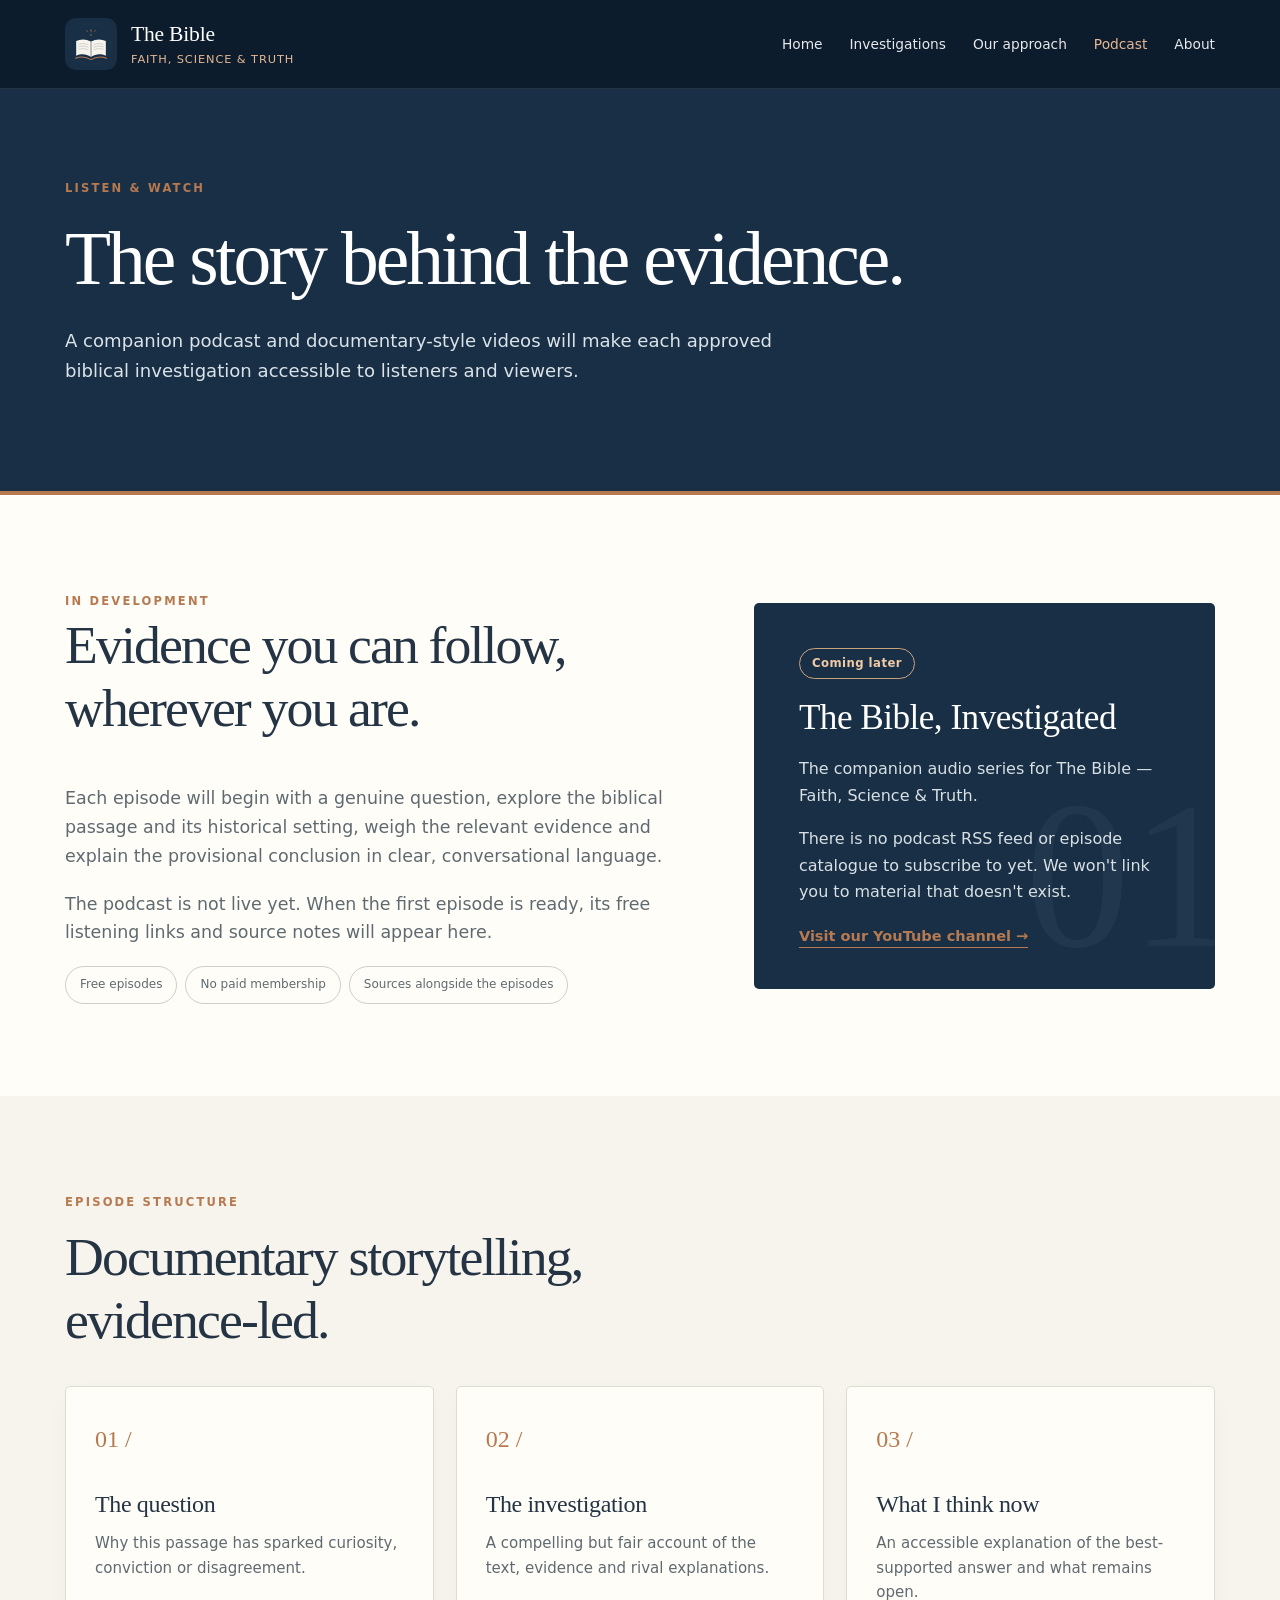
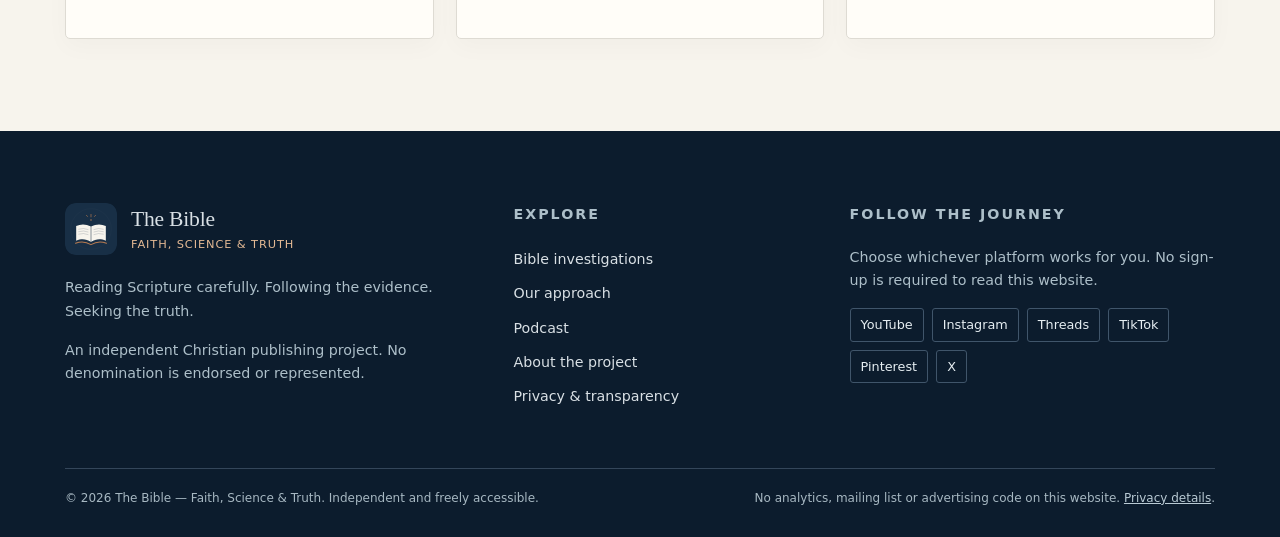
==== podcast.html @ d597f177 "Add The Bible — Faith, Science & Truth website" ====
<!doctype html><html lang="en-GB"><head><meta charset="utf-8"><meta name="viewport" content="width=device-width, initial-scale=1"><meta name="description" content="The future free podcast and documentary-style video investigations from The Bible — Faith, Science & Truth."><meta name="theme-color" content="#182f46"><meta name="referrer" content="strict-origin-when-cross-origin"><title>Podcast & video | The Bible — Faith, Science &amp; Truth</title><link rel="icon" type="image/svg+xml" href="favicon.svg"><link rel="stylesheet" href="styles.css"><meta property="og:type" content="website"><meta property="og:site_name" content="The Bible — Faith, Science &amp; Truth"><meta property="og:title" content="Podcast & video | The Bible — Faith, Science &amp; Truth"><meta property="og:description" content="The future free podcast and documentary-style video investigations from The Bible — Faith, Science & Truth."><meta property="og:image" content="https://thebiblefst.github.io/assets/social-preview.jpg"><meta property="og:url" content="https://thebiblefst.github.io/podcast.html"><meta name="twitter:card" content="summary_large_image"></head><body><a class="skip-link" href="#main">Skip to content</a><header class="site-header"><div class="container header-row"><a class="brand" href="index.html" aria-label="The Bible — Faith, Science & Truth, home"><img src="assets/mark.svg" alt="" width="52" height="52"><span><strong>The Bible</strong><em>Faith, Science &amp; Truth</em></span></a><nav class="nav" aria-label="Main navigation"><a href="index.html" >Home</a><a href="investigations.html" >Investigations</a><a href="approach.html" >Our approach</a><a href="podcast.html" aria-current="page">Podcast</a><a href="about.html" >About</a></nav><details class="mobile-menu"><summary>Menu</summary><nav class="mobile-links" aria-label="Mobile navigation"><a href="index.html" >Home</a><a href="investigations.html" >Investigations</a><a href="approach.html" >Our approach</a><a href="podcast.html" aria-current="page">Podcast</a><a href="about.html" >About</a></nav></details></div></header><main id="main"><section class="page-hero"><div class="container"><span class="eyebrow">Listen & watch</span><h1>The story behind the evidence.</h1><p>A companion podcast and documentary-style videos will make each approved biblical investigation accessible to listeners and viewers.</p></div></section><section class="section"><div class="container two-col"><div><span class="eyebrow">In development</span><h2>Evidence you can follow, wherever you are.</h2><p class="intro-copy">Each episode will begin with a genuine question, explore the biblical passage and its historical setting, weigh the relevant evidence and explain the provisional conclusion in clear, conversational language.</p><p class="intro-copy">The podcast is not live yet. When the first episode is ready, its free listening links and source notes will appear here.</p><div class="pill-row"><span class="pill">Free episodes</span><span class="pill">No paid membership</span><span class="pill">Sources alongside the episodes</span></div></div><div class="feature-panel"><span class="status">Coming later</span><h3>The Bible, Investigated</h3><p>The companion audio series for The Bible — Faith, Science &amp; Truth.</p><p>There is no podcast RSS feed or episode catalogue to subscribe to yet. We won't link you to material that doesn't exist.</p><a class="text-link" href="https://www.youtube.com/@thebiblefst">Visit our YouTube channel →</a></div></div></section><section class="section section-tinted"><div class="container"><div class="section-top"><div><span class="eyebrow">Episode structure</span><h2>Documentary storytelling, evidence-led.</h2></div></div><div class="three-col"><article class="card"><span class="number">01 /</span><h3>The question</h3><p>Why this passage has sparked curiosity, conviction or disagreement.</p></article><article class="card"><span class="number">02 /</span><h3>The investigation</h3><p>A compelling but fair account of the text, evidence and rival explanations.</p></article><article class="card"><span class="number">03 /</span><h3>What I think now</h3><p>An accessible explanation of the best-supported answer and what remains open.</p></article></div></div></section></main><footer class="site-footer"><div class="container"><div class="footer-main"><div><a class="brand" href="index.html"><img src="assets/mark.svg" alt="" width="52" height="52"><span><strong>The Bible</strong><em>Faith, Science &amp; Truth</em></span></a><p>Reading Scripture carefully. Following the evidence. Seeking the truth.</p><p>An independent Christian publishing project. No denomination is endorsed or represented.</p></div><div><p class="footer-title">Explore</p><ul class="footer-links"><li><a href="investigations.html">Bible investigations</a></li><li><a href="approach.html">Our approach</a></li><li><a href="podcast.html">Podcast</a></li><li><a href="about.html">About the project</a></li><li><a href="privacy.html">Privacy &amp; transparency</a></li></ul></div><div><p class="footer-title">Follow the journey</p><p>Choose whichever platform works for you. No sign-up is required to read this website.</p><div class="socials"><a href="https://www.youtube.com/@thebiblefst" rel="noopener noreferrer">YouTube</a><a href="https://www.instagram.com/thebiblefst/" rel="noopener noreferrer">Instagram</a><a href="https://www.threads.net/@thebiblefst" rel="noopener noreferrer">Threads</a><a href="https://www.tiktok.com/@thebiblefst" rel="noopener noreferrer">TikTok</a><a href="https://www.pinterest.com/thebiblefst/" rel="noopener noreferrer">Pinterest</a><a href="https://x.com/thebiblefst" rel="noopener noreferrer">X</a></div></div></div><div class="footer-bottom"><span>© 2026 The Bible — Faith, Science &amp; Truth. Independent and freely accessible.</span><span>No analytics, mailing list or advertising code on this website. <a href="privacy.html">Privacy details</a>.</span></div></div></footer></body></html>
---- styles.css ----
/* The Bible — Faith, Science & Truth · static, privacy-conscious site */
:root{--navy:#182f46;--deep:#0c1c2d;--navy2:#203d57;--copper:#b77a50;--copper-light:#e7b893;--ivory:#f7f4ed;--paper:#fffdf8;--sage:#60786e;--ink:#253444;--muted:#5f6a70;--line:#dedbd3;--shadow:0 20px 58px rgba(22,35,48,.11)}
*,*::before,*::after{box-sizing:border-box}html{scroll-behavior:smooth}body{margin:0;background:var(--paper);color:var(--ink);font-family:system-ui,-apple-system,'Segoe UI',Arial,sans-serif;line-height:1.65;font-size:16px;-webkit-font-smoothing:antialiased}a{color:inherit}a:hover{text-decoration-color:var(--copper)}img{max-width:100%;height:auto}h1,h2,h3,p{margin-top:0}h1,h2,h3{line-height:1.17}h1,h2,h3,.serif{font-family:Georgia,'Times New Roman',serif;font-weight:500}p{margin-bottom:1.1em}h1{font-size:clamp(2.7rem,5.9vw,5.2rem);letter-spacing:-.04em}h2{font-size:clamp(2.1rem,4.2vw,3.45rem);letter-spacing:-.035em}h3{font-size:1.5rem;letter-spacing:-.015em}small,.tiny{font-size:.82rem}.eyebrow{font-size:.72rem;letter-spacing:.19em;text-transform:uppercase;font-weight:800;color:var(--copper)}.muted{color:var(--muted)}.container{width:min(1150px,calc(100% - 42px));margin-inline:auto}.skip-link{position:absolute;top:-60px;left:12px;z-index:999;padding:10px 16px;background:#fff;color:var(--navy)}.skip-link:focus{top:12px}.site-header{position:relative;z-index:5;background:var(--deep);color:#fff;border-bottom:1px solid rgba(255,255,255,.1)}.header-row{min-height:88px;display:flex;justify-content:space-between;align-items:center;gap:28px}.brand{display:flex;align-items:center;gap:14px;text-decoration:none}.brand img{width:52px;height:52px;border-radius:11px}.brand span{display:flex;flex-direction:column;line-height:1.17}.brand strong{font-family:Georgia,'Times New Roman',serif;font-size:1.35rem;font-weight:500;letter-spacing:-.01em}.brand em{font-size:.71rem;font-style:normal;letter-spacing:.08em;color:#e4b994;text-transform:uppercase;margin-top:6px}.nav{display:flex;align-items:center;gap:27px}.nav a{text-decoration:none;font-size:.86rem;color:#e7e9eb;transition:color .2s}.nav a:hover,.nav a[aria-current=page]{color:#e7b893}.mobile-menu{display:none}.mobile-menu summary{cursor:pointer;padding:8px 12px;border:1px solid #455669;border-radius:7px;list-style:none}.mobile-menu summary::-webkit-details-marker{display:none}.mobile-menu .mobile-links{position:absolute;top:100%;left:0;right:0;background:var(--deep);display:grid;gap:0;border-top:1px solid #354859;padding:10px 22px 18px}.mobile-links a{padding:12px 6px;text-decoration:none;border-bottom:1px solid rgba(255,255,255,.1)}.announcement{background:#263e53;color:#e7dbc9;padding:10px 0;text-align:center;font-size:.77rem;letter-spacing:.06em}
.btn{display:inline-flex;align-items:center;justify-content:center;gap:10px;border-radius:4px;min-height:52px;padding:13px 24px;font-size:.86rem;font-weight:700;letter-spacing:.015em;text-decoration:none;transition:transform .15s,background .2s,border .2s}.btn:hover{transform:translateY(-2px)}.btn-copper{background:var(--copper);color:#fff}.btn-copper:hover{background:#9c6440}.btn-outline{border:1px solid rgba(255,255,255,.68);color:#fff}.btn-outline:hover{background:rgba(255,255,255,.08)}.btn-outline-dark{border:1px solid #7b8b95;color:var(--navy)}.btn-outline-dark:hover{background:#f1ede6}.arrow{font-size:1.25rem}
.hero{position:relative;overflow:hidden;background:#142b42;color:#fff;min-height:620px}.hero::before{content:"";position:absolute;inset:0;background-image:linear-gradient(90deg,rgba(13,29,47,.97) 0%,rgba(13,29,47,.90) 32%,rgba(13,29,47,.52) 60%,rgba(13,29,47,.18) 100%),url('assets/documentary-study.webp');background-size:cover;background-position:center 46%}.hero::after{content:"";position:absolute;bottom:0;left:0;right:0;height:5px;background:var(--copper)}.hero .container{position:relative;padding:96px 0 106px}.hero .eyebrow{color:#e7b893}.hero h1{max-width:730px;margin:22px 0 23px}.hero .hero-lead{max-width:615px;font-size:clamp(1.04rem,1.5vw,1.18rem);line-height:1.75;color:#e5e9ed}.hero-ctas{display:flex;flex-wrap:wrap;gap:13px;margin-top:33px}.hero-bottom{margin-top:51px;max-width:630px;display:flex;align-items:center;gap:15px;color:#d3d5d5;font-size:.84rem}.fine-line{width:46px;height:1px;background:var(--copper);flex-shrink:0}
.section{padding:92px 0}.section-tinted{background:var(--ivory)}.section-dark{background:var(--navy);color:#fff}.section-top{display:flex;justify-content:space-between;align-items:end;gap:30px;margin-bottom:34px}.section-top h2{max-width:700px;margin:12px 0 0}.section-top p{max-width:350px;margin:0}.intro-copy{max-width:730px;font-size:1.09rem;color:var(--muted)}.intro-copy.on-dark{color:#e6e9e8}.two-col{display:grid;grid-template-columns:1.15fr .85fr;gap:65px;align-items:center}.three-col{display:grid;grid-template-columns:repeat(3,1fr);gap:22px}.card{background:var(--paper);border:1px solid var(--line);padding:33px 29px;border-radius:5px;min-height:200px;box-shadow:0 8px 25px rgba(15,32,47,.028)}.card .number{font-family:Georgia,serif;color:var(--copper);font-size:1.5rem;margin-bottom:30px;display:block}.card h3{margin-bottom:13px}.card p{color:var(--muted);font-size:.94rem;margin:0}.card p:last-child{margin-bottom:0}.feature-photo{width:100%;aspect-ratio:1.15;object-fit:cover;object-position:70% center;border-radius:5px;box-shadow:var(--shadow)}.divider{width:52px;height:2px;background:var(--copper);margin:25px 0}.quote{font-family:Georgia,serif;font-size:clamp(1.35rem,2.5vw,2.05rem);font-weight:normal;line-height:1.45}.feature-panel{background:var(--navy);color:#fff;border-radius:5px;padding:45px 45px 39px;position:relative;overflow:hidden}.feature-panel::after{content:"01";font-family:Georgia,serif;position:absolute;right:-20px;bottom:-60px;font-size:210px;color:rgba(255,255,255,.042);pointer-events:none}.feature-panel .eyebrow{color:var(--copper-light)}.feature-panel h3{font-size:2.2rem;margin:18px 0}.feature-panel p{color:#d8e0e4;max-width:550px}.status{display:inline-block;border:1px solid #d3c5b7;border-radius:100px;color:#80583c;padding:5px 12px;font-size:.73rem;font-weight:700;letter-spacing:.04em}.feature-panel .status{border-color:#caa27e;color:#f0c9a5}.text-link{color:var(--copper);text-decoration:none;border-bottom:1px solid currentColor;padding-bottom:3px;font-weight:700;font-size:.91rem}.text-link:hover{color:#9f6241}.section-dark .text-link{color:#f0c49f}.journey-list{counter-reset:step;list-style:none;margin:20px 0 0;padding:0}.journey-list li{counter-increment:step;padding:21px 0 22px 55px;position:relative;border-bottom:1px solid var(--line)}.journey-list li::before{content:counter(step,decimal-leading-zero);position:absolute;left:0;top:21px;color:var(--copper);font-family:Georgia,serif;font-size:1.25rem}.journey-list strong{display:block;color:var(--navy);font-size:1rem}.journey-list span{color:var(--muted);font-size:.92rem}.pill-row{display:flex;gap:8px;flex-wrap:wrap}.pill{border:1px solid #d3cec3;border-radius:100px;padding:8px 14px;font-size:.75rem;color:var(--muted);background:#fffdf8}.cta-strip{padding:64px 0;background:var(--sage);color:#fff}.cta-inner{display:flex;justify-content:space-between;gap:35px;align-items:center}.cta-inner h2{font-size:2.5rem;margin:0 0 12px}.cta-inner p{margin:0;max-width:640px}.light-btn{background:#fffdf8;color:var(--navy);white-space:nowrap}.light-btn:hover{background:#f2e8db}.page-hero{background:var(--navy);color:#fff;padding:85px 0 90px;position:relative;overflow:hidden}.page-hero::after{content:"";position:absolute;bottom:0;left:0;right:0;height:4px;background:var(--copper)}.page-hero h1{margin:15px 0 22px;max-width:900px}.page-hero p{font-size:1.13rem;max-width:750px;color:#dbe2e8}.reading-width{max-width:780px}.reading-width h2{margin-top:46px;margin-bottom:18px;font-size:2rem}.reading-width h3{margin-top:31px;margin-bottom:13px;font-size:1.45rem}.reading-width p,.reading-width li{color:#44525d}.reading-width a{color:#8b5839}.reading-width li{padding-left:8px;margin:6px 0}.notice{border-left:4px solid var(--copper);background:var(--ivory);padding:24px 26px;margin:32px 0}.notice p:last-child{margin-bottom:0}.topic-card{display:flex;flex-direction:column;justify-content:space-between;min-height:260px}.topic-card .topic-top{margin-bottom:35px}.topic-card .number{margin:0 0 22px}.topic-card .eyebrow{font-size:.65rem}.topic-card a{margin-top:25px}.site-footer{background:var(--deep);color:#d9e0e5;padding:72px 0 28px}.footer-main{display:grid;grid-template-columns:1.4fr 1fr 1.3fr;gap:55px;padding-bottom:50px}.site-footer .brand{margin-bottom:21px}.footer-main p{color:#adbfc9;max-width:380px;font-size:.89rem}.footer-title{text-transform:uppercase;letter-spacing:.14em;color:#e9c09b;font-size:.72rem;font-weight:800;margin:0 0 19px}.footer-links{list-style:none;margin:0;padding:0}.footer-links li{margin:8px 0}.footer-links a{text-decoration:none;color:#d9e0e5;font-size:.89rem}.footer-links a:hover{color:var(--copper-light)}.footer-bottom{border-top:1px solid #34465a;padding-top:20px;display:flex;justify-content:space-between;gap:15px;color:#a7b8c2;font-size:.75rem}.footer-bottom a{color:#b9cad4}.socials{display:flex;flex-wrap:wrap;gap:8px}.socials a{font-size:.8rem;color:#e6eef2;text-decoration:none;padding:5px 10px;border:1px solid #40556a;border-radius:3px}.socials a:hover{border-color:var(--copper);color:var(--copper-light)}:focus-visible{outline:3px solid #e2aa68;outline-offset:3px}@media(max-width:920px){.nav{gap:15px}.nav a{font-size:.8rem}.two-col{gap:35px}.three-col{gap:14px}.card{padding:27px 23px}.footer-main{gap:24px}}@media(max-width:720px){.container{width:min(100% - 34px,1150px)}.header-row{min-height:74px}.brand img{width:44px;height:44px}.brand strong{font-size:1.15rem}.brand em{font-size:.62rem}.nav{display:none}.mobile-menu{display:block}.hero{min-height:570px}.hero::before{background-image:linear-gradient(90deg,rgba(13,29,47,.97) 0%,rgba(13,29,47,.82) 65%,rgba(13,29,47,.48) 100%),url('assets/documentary-study.webp');background-position:67% center}.hero .container{padding:78px 0 72px}.hero-bottom{margin-top:35px}.section{padding:67px 0}.section-top{display:block}.section-top p{margin-top:17px}.two-col,.three-col{grid-template-columns:1fr}.feature-photo{aspect-ratio:1.6}.feature-panel{padding:32px 25px}.feature-panel h3{font-size:1.8rem}.cta-inner,.footer-bottom{display:block}.cta-inner .btn{margin-top:22px}.footer-main{grid-template-columns:1fr 1fr;gap:32px}.footer-main>div:first-child{grid-column:1/-1}.page-hero{padding:65px 0}.site-footer{padding-top:56px}.footer-bottom span{display:block;margin-top:8px}.mobile-menu .mobile-links{box-shadow:0 14px 24px rgba(0,0,0,.16)}}@media(max-width:450px){.brand strong{font-size:1rem}.brand em{font-size:.56rem}.brand{gap:9px}.brand img{width:39px;height:39px}.hero-ctas{display:grid}.btn{width:100%}.page-hero h1{overflow-wrap:anywhere}.footer-main{grid-template-columns:1fr}.footer-main>div:first-child{grid-column:auto}.section-top h2{font-size:2.2rem}}@media(prefers-reduced-motion:reduce){html{scroll-behavior:auto}*,*::before,*::after{transition:none!important;animation:none!important}}
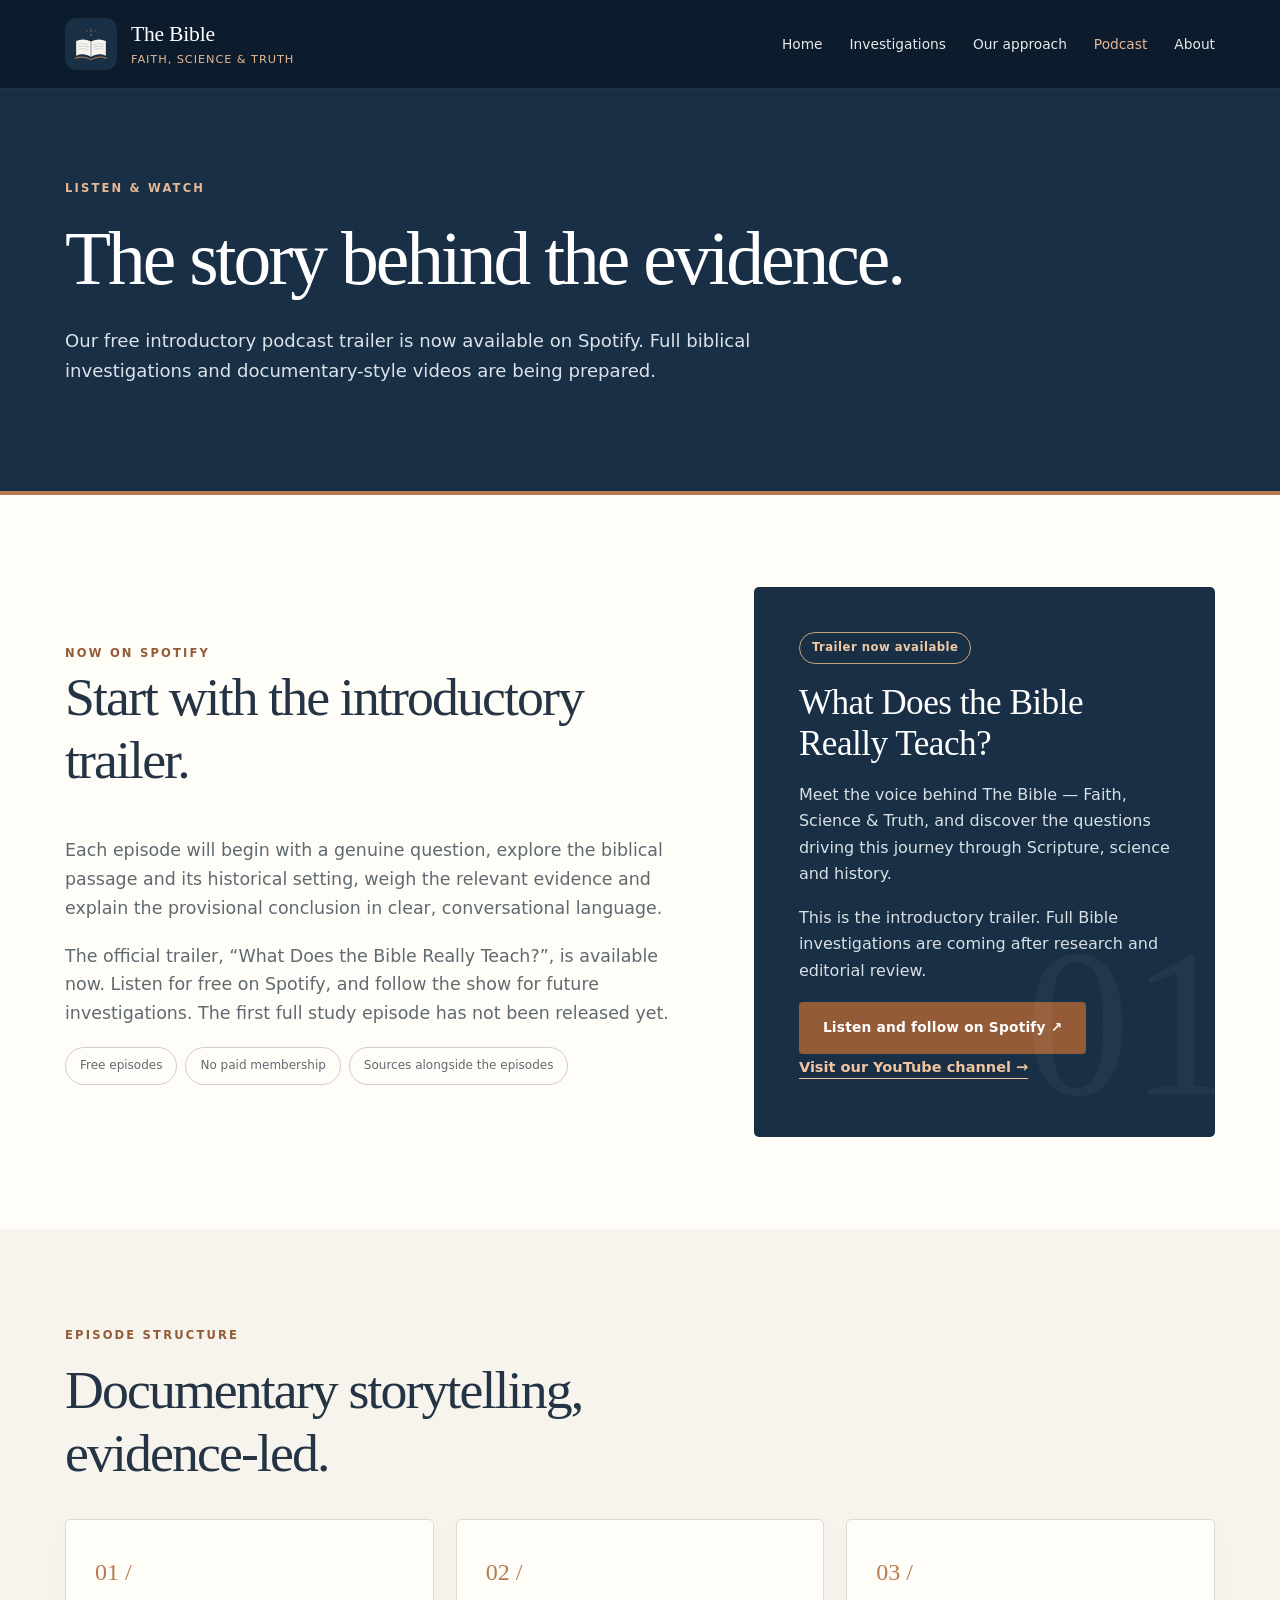
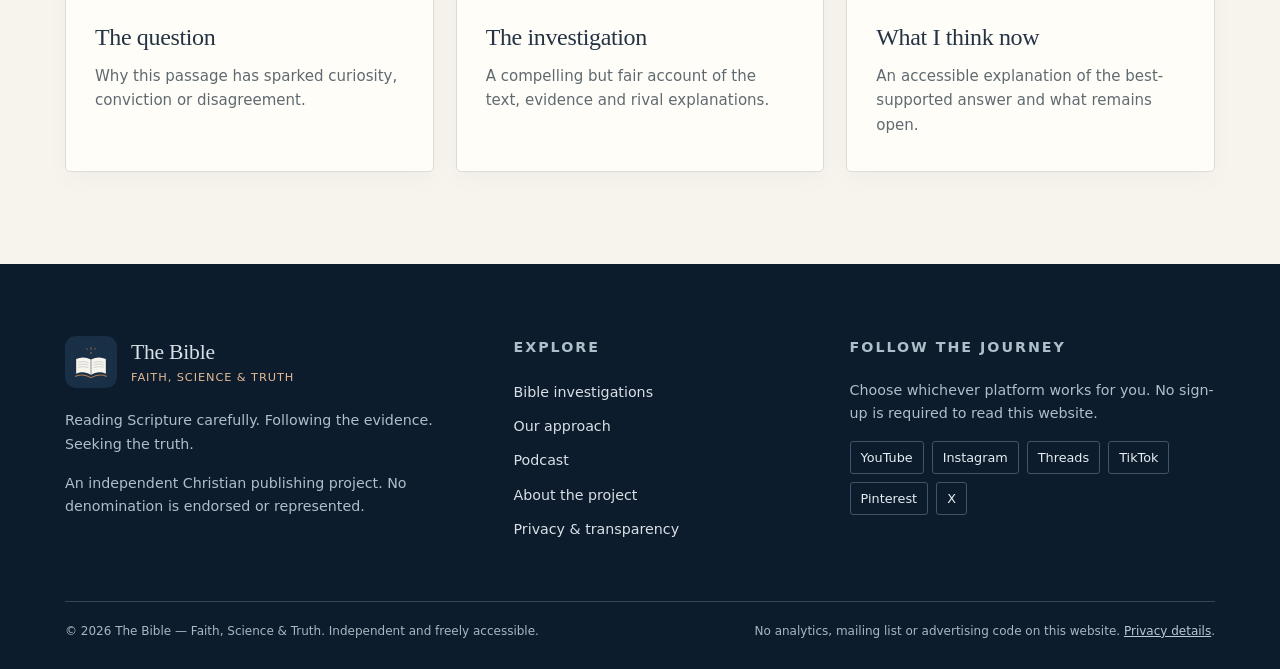
==== commit 28e33189: "Add live Spotify podcast trailer links" ====
--- a/podcast.html
+++ b/podcast.html
@@ -1 +1 @@
-<!doctype html><html lang="en-GB"><head><meta charset="utf-8"><meta name="viewport" content="width=device-width, initial-scale=1"><meta name="description" content="The future free podcast and documentary-style video investigations from The Bible — Faith, Science & Truth."><meta name="theme-color" content="#182f46"><meta name="referrer" content="strict-origin-when-cross-origin"><title>Podcast & video | The Bible — Faith, Science &amp; Truth</title><link rel="icon" type="image/svg+xml" href="favicon.svg"><link rel="stylesheet" href="styles.css"><meta property="og:type" content="website"><meta property="og:site_name" content="The Bible — Faith, Science &amp; Truth"><meta property="og:title" content="Podcast & video | The Bible — Faith, Science &amp; Truth"><meta property="og:description" content="The future free podcast and documentary-style video investigations from The Bible — Faith, Science & Truth."><meta property="og:image" content="https://thebiblefst.github.io/assets/social-preview.jpg"><meta property="og:url" content="https://thebiblefst.github.io/podcast.html"><meta name="twitter:card" content="summary_large_image"></head><body><a class="skip-link" href="#main">Skip to content</a><header class="site-header"><div class="container header-row"><a class="brand" href="index.html" aria-label="The Bible — Faith, Science & Truth, home"><img src="assets/mark.svg" alt="" width="52" height="52"><span><strong>The Bible</strong><em>Faith, Science &amp; Truth</em></span></a><nav class="nav" aria-label="Main navigation"><a href="index.html" >Home</a><a href="investigations.html" >Investigations</a><a href="approach.html" >Our approach</a><a href="podcast.html" aria-current="page">Podcast</a><a href="about.html" >About</a></nav><details class="mobile-menu"><summary>Menu</summary><nav class="mobile-links" aria-label="Mobile navigation"><a href="index.html" >Home</a><a href="investigations.html" >Investigations</a><a href="approach.html" >Our approach</a><a href="podcast.html" aria-current="page">Podcast</a><a href="about.html" >About</a></nav></details></div></header><main id="main"><section class="page-hero"><div class="container"><span class="eyebrow">Listen & watch</span><h1>The story behind the evidence.</h1><p>A companion podcast and documentary-style videos will make each approved biblical investigation accessible to listeners and viewers.</p></div></section><section class="section"><div class="container two-col"><div><span class="eyebrow">In development</span><h2>Evidence you can follow, wherever you are.</h2><p class="intro-copy">Each episode will begin with a genuine question, explore the biblical passage and its historical setting, weigh the relevant evidence and explain the provisional conclusion in clear, conversational language.</p><p class="intro-copy">The podcast is not live yet. When the first episode is ready, its free listening links and source notes will appear here.</p><div class="pill-row"><span class="pill">Free episodes</span><span class="pill">No paid membership</span><span class="pill">Sources alongside the episodes</span></div></div><div class="feature-panel"><span class="status">Coming later</span><h3>The Bible, Investigated</h3><p>The companion audio series for The Bible — Faith, Science &amp; Truth.</p><p>There is no podcast RSS feed or episode catalogue to subscribe to yet. We won't link you to material that doesn't exist.</p><a class="text-link" href="https://www.youtube.com/@thebiblefst">Visit our YouTube channel →</a></div></div></section><section class="section section-tinted"><div class="container"><div class="section-top"><div><span class="eyebrow">Episode structure</span><h2>Documentary storytelling, evidence-led.</h2></div></div><div class="three-col"><article class="card"><span class="number">01 /</span><h3>The question</h3><p>Why this passage has sparked curiosity, conviction or disagreement.</p></article><article class="card"><span class="number">02 /</span><h3>The investigation</h3><p>A compelling but fair account of the text, evidence and rival explanations.</p></article><article class="card"><span class="number">03 /</span><h3>What I think now</h3><p>An accessible explanation of the best-supported answer and what remains open.</p></article></div></div></section></main><footer class="site-footer"><div class="container"><div class="footer-main"><div><a class="brand" href="index.html"><img src="assets/mark.svg" alt="" width="52" height="52"><span><strong>The Bible</strong><em>Faith, Science &amp; Truth</em></span></a><p>Reading Scripture carefully. Following the evidence. Seeking the truth.</p><p>An independent Christian publishing project. No denomination is endorsed or represented.</p></div><div><p class="footer-title">Explore</p><ul class="footer-links"><li><a href="investigations.html">Bible investigations</a></li><li><a href="approach.html">Our approach</a></li><li><a href="podcast.html">Podcast</a></li><li><a href="about.html">About the project</a></li><li><a href="privacy.html">Privacy &amp; transparency</a></li></ul></div><div><p class="footer-title">Follow the journey</p><p>Choose whichever platform works for you. No sign-up is required to read this website.</p><div class="socials"><a href="https://www.youtube.com/@thebiblefst" rel="noopener noreferrer">YouTube</a><a href="https://www.instagram.com/thebiblefst/" rel="noopener noreferrer">Instagram</a><a href="https://www.threads.net/@thebiblefst" rel="noopener noreferrer">Threads</a><a href="https://www.tiktok.com/@thebiblefst" rel="noopener noreferrer">TikTok</a><a href="https://www.pinterest.com/thebiblefst/" rel="noopener noreferrer">Pinterest</a><a href="https://x.com/thebiblefst" rel="noopener noreferrer">X</a></div></div></div><div class="footer-bottom"><span>© 2026 The Bible — Faith, Science &amp; Truth. Independent and freely accessible.</span><span>No analytics, mailing list or advertising code on this website. <a href="privacy.html">Privacy details</a>.</span></div></div></footer></body></html>+<!doctype html><html lang="en-GB"><head><meta charset="utf-8"><meta name="viewport" content="width=device-width, initial-scale=1"><meta name="description" content="Listen to the free introductory trailer for The Bible — Faith, Science & Truth on Spotify. Full Bible investigations are in preparation."><meta name="theme-color" content="#182f46"><meta name="referrer" content="strict-origin-when-cross-origin"><title>Podcast & video | The Bible — Faith, Science &amp; Truth</title><link rel="icon" type="image/svg+xml" href="favicon.svg"><link rel="stylesheet" href="styles.css"><meta property="og:type" content="website"><meta property="og:site_name" content="The Bible — Faith, Science &amp; Truth"><meta property="og:title" content="Podcast & video | The Bible — Faith, Science &amp; Truth"><meta property="og:description" content="Listen to the free introductory trailer for The Bible — Faith, Science & Truth on Spotify. Full Bible investigations are in preparation."><meta property="og:image" content="https://thebiblefst.github.io/assets/social-preview.jpg"><meta property="og:url" content="https://thebiblefst.github.io/podcast.html"><meta name="twitter:card" content="summary_large_image"></head><body><a class="skip-link" href="#main">Skip to content</a><header class="site-header"><div class="container header-row"><a class="brand" href="index.html" aria-label="The Bible — Faith, Science & Truth, home"><img src="assets/mark.svg" alt="" width="52" height="52"><span><strong>The Bible</strong><em>Faith, Science &amp; Truth</em></span></a><nav class="nav" aria-label="Main navigation"><a href="index.html" >Home</a><a href="investigations.html" >Investigations</a><a href="approach.html" >Our approach</a><a href="podcast.html" aria-current="page">Podcast</a><a href="about.html" >About</a></nav><details class="mobile-menu"><summary>Menu</summary><nav class="mobile-links" aria-label="Mobile navigation"><a href="index.html" >Home</a><a href="investigations.html" >Investigations</a><a href="approach.html" >Our approach</a><a href="podcast.html" aria-current="page">Podcast</a><a href="about.html" >About</a></nav></details></div></header><main id="main"><section class="page-hero"><div class="container"><span class="eyebrow">Listen & watch</span><h1>The story behind the evidence.</h1><p>Our free introductory podcast trailer is now available on Spotify. Full biblical investigations and documentary-style videos are being prepared.</p></div></section><section class="section"><div class="container two-col"><div><span class="eyebrow">Now on Spotify</span><h2>Start with the introductory trailer.</h2><p class="intro-copy">Each episode will begin with a genuine question, explore the biblical passage and its historical setting, weigh the relevant evidence and explain the provisional conclusion in clear, conversational language.</p><p class="intro-copy">The official trailer, “What Does the Bible Really Teach?”, is available now. Listen for free on Spotify, and follow the show for future investigations. The first full study episode has not been released yet.</p><div class="pill-row"><span class="pill">Free episodes</span><span class="pill">No paid membership</span><span class="pill">Sources alongside the episodes</span></div></div><div class="feature-panel"><span class="status">Trailer now available</span><h3>What Does the Bible Really Teach?</h3><p>Meet the voice behind The Bible — Faith, Science &amp; Truth, and discover the questions driving this journey through Scripture, science and history.</p><p>This is the introductory trailer. Full Bible investigations are coming after research and editorial review.</p><a class="btn btn-copper" href="https://open.spotify.com/show/1394dHBqV71P1nfKR4zUUt" rel="noopener noreferrer">Listen and follow on Spotify ↗</a><p><a class="text-link" href="https://www.youtube.com/@thebiblefst" rel="noopener noreferrer">Visit our YouTube channel →</a></p></div></div></section><section class="section section-tinted"><div class="container"><div class="section-top"><div><span class="eyebrow">Episode structure</span><h2>Documentary storytelling, evidence-led.</h2></div></div><div class="three-col"><article class="card"><span class="number">01 /</span><h3>The question</h3><p>Why this passage has sparked curiosity, conviction or disagreement.</p></article><article class="card"><span class="number">02 /</span><h3>The investigation</h3><p>A compelling but fair account of the text, evidence and rival explanations.</p></article><article class="card"><span class="number">03 /</span><h3>What I think now</h3><p>An accessible explanation of the best-supported answer and what remains open.</p></article></div></div></section></main><footer class="site-footer"><div class="container"><div class="footer-main"><div><a class="brand" href="index.html"><img src="assets/mark.svg" alt="" width="52" height="52"><span><strong>The Bible</strong><em>Faith, Science &amp; Truth</em></span></a><p>Reading Scripture carefully. Following the evidence. Seeking the truth.</p><p>An independent Christian publishing project. No denomination is endorsed or represented.</p></div><div><p class="footer-title">Explore</p><ul class="footer-links"><li><a href="investigations.html">Bible investigations</a></li><li><a href="approach.html">Our approach</a></li><li><a href="podcast.html">Podcast</a></li><li><a href="about.html">About the project</a></li><li><a href="privacy.html">Privacy &amp; transparency</a></li></ul></div><div><p class="footer-title">Follow the journey</p><p>Choose whichever platform works for you. No sign-up is required to read this website.</p><div class="socials"><a href="https://www.youtube.com/@thebiblefst" rel="noopener noreferrer">YouTube</a><a href="https://www.instagram.com/thebiblefst/" rel="noopener noreferrer">Instagram</a><a href="https://www.threads.net/@thebiblefst" rel="noopener noreferrer">Threads</a><a href="https://www.tiktok.com/@thebiblefst" rel="noopener noreferrer">TikTok</a><a href="https://www.pinterest.com/thebiblefst/" rel="noopener noreferrer">Pinterest</a><a href="https://x.com/thebiblefst" rel="noopener noreferrer">X</a></div></div></div><div class="footer-bottom"><span>© 2026 The Bible — Faith, Science &amp; Truth. Independent and freely accessible.</span><span>No analytics, mailing list or advertising code on this website. <a href="privacy.html">Privacy details</a>.</span></div></div></footer></body></html>
--- a/styles.css
+++ b/styles.css
@@ -4,3 +4,12 @@
 .btn{display:inline-flex;align-items:center;justify-content:center;gap:10px;border-radius:4px;min-height:52px;padding:13px 24px;font-size:.86rem;font-weight:700;letter-spacing:.015em;text-decoration:none;transition:transform .15s,background .2s,border .2s}.btn:hover{transform:translateY(-2px)}.btn-copper{background:var(--copper);color:#fff}.btn-copper:hover{background:#9c6440}.btn-outline{border:1px solid rgba(255,255,255,.68);color:#fff}.btn-outline:hover{background:rgba(255,255,255,.08)}.btn-outline-dark{border:1px solid #7b8b95;color:var(--navy)}.btn-outline-dark:hover{background:#f1ede6}.arrow{font-size:1.25rem}
 .hero{position:relative;overflow:hidden;background:#142b42;color:#fff;min-height:620px}.hero::before{content:"";position:absolute;inset:0;background-image:linear-gradient(90deg,rgba(13,29,47,.97) 0%,rgba(13,29,47,.90) 32%,rgba(13,29,47,.52) 60%,rgba(13,29,47,.18) 100%),url('assets/documentary-study.webp');background-size:cover;background-position:center 46%}.hero::after{content:"";position:absolute;bottom:0;left:0;right:0;height:5px;background:var(--copper)}.hero .container{position:relative;padding:96px 0 106px}.hero .eyebrow{color:#e7b893}.hero h1{max-width:730px;margin:22px 0 23px}.hero .hero-lead{max-width:615px;font-size:clamp(1.04rem,1.5vw,1.18rem);line-height:1.75;color:#e5e9ed}.hero-ctas{display:flex;flex-wrap:wrap;gap:13px;margin-top:33px}.hero-bottom{margin-top:51px;max-width:630px;display:flex;align-items:center;gap:15px;color:#d3d5d5;font-size:.84rem}.fine-line{width:46px;height:1px;background:var(--copper);flex-shrink:0}
 .section{padding:92px 0}.section-tinted{background:var(--ivory)}.section-dark{background:var(--navy);color:#fff}.section-top{display:flex;justify-content:space-between;align-items:end;gap:30px;margin-bottom:34px}.section-top h2{max-width:700px;margin:12px 0 0}.section-top p{max-width:350px;margin:0}.intro-copy{max-width:730px;font-size:1.09rem;color:var(--muted)}.intro-copy.on-dark{color:#e6e9e8}.two-col{display:grid;grid-template-columns:1.15fr .85fr;gap:65px;align-items:center}.three-col{display:grid;grid-template-columns:repeat(3,1fr);gap:22px}.card{background:var(--paper);border:1px solid var(--line);padding:33px 29px;border-radius:5px;min-height:200px;box-shadow:0 8px 25px rgba(15,32,47,.028)}.card .number{font-family:Georgia,serif;color:var(--copper);font-size:1.5rem;margin-bottom:30px;display:block}.card h3{margin-bottom:13px}.card p{color:var(--muted);font-size:.94rem;margin:0}.card p:last-child{margin-bottom:0}.feature-photo{width:100%;aspect-ratio:1.15;object-fit:cover;object-position:70% center;border-radius:5px;box-shadow:var(--shadow)}.divider{width:52px;height:2px;background:var(--copper);margin:25px 0}.quote{font-family:Georgia,serif;font-size:clamp(1.35rem,2.5vw,2.05rem);font-weight:normal;line-height:1.45}.feature-panel{background:var(--navy);color:#fff;border-radius:5px;padding:45px 45px 39px;position:relative;overflow:hidden}.feature-panel::after{content:"01";font-family:Georgia,serif;position:absolute;right:-20px;bottom:-60px;font-size:210px;color:rgba(255,255,255,.042);pointer-events:none}.feature-panel .eyebrow{color:var(--copper-light)}.feature-panel h3{font-size:2.2rem;margin:18px 0}.feature-panel p{color:#d8e0e4;max-width:550px}.status{display:inline-block;border:1px solid #d3c5b7;border-radius:100px;color:#80583c;padding:5px 12px;font-size:.73rem;font-weight:700;letter-spacing:.04em}.feature-panel .status{border-color:#caa27e;color:#f0c9a5}.text-link{color:var(--copper);text-decoration:none;border-bottom:1px solid currentColor;padding-bottom:3px;font-weight:700;font-size:.91rem}.text-link:hover{color:#9f6241}.section-dark .text-link{color:#f0c49f}.journey-list{counter-reset:step;list-style:none;margin:20px 0 0;padding:0}.journey-list li{counter-increment:step;padding:21px 0 22px 55px;position:relative;border-bottom:1px solid var(--line)}.journey-list li::before{content:counter(step,decimal-leading-zero);position:absolute;left:0;top:21px;color:var(--copper);font-family:Georgia,serif;font-size:1.25rem}.journey-list strong{display:block;color:var(--navy);font-size:1rem}.journey-list span{color:var(--muted);font-size:.92rem}.pill-row{display:flex;gap:8px;flex-wrap:wrap}.pill{border:1px solid #d3cec3;border-radius:100px;padding:8px 14px;font-size:.75rem;color:var(--muted);background:#fffdf8}.cta-strip{padding:64px 0;background:var(--sage);color:#fff}.cta-inner{display:flex;justify-content:space-between;gap:35px;align-items:center}.cta-inner h2{font-size:2.5rem;margin:0 0 12px}.cta-inner p{margin:0;max-width:640px}.light-btn{background:#fffdf8;color:var(--navy);white-space:nowrap}.light-btn:hover{background:#f2e8db}.page-hero{background:var(--navy);color:#fff;padding:85px 0 90px;position:relative;overflow:hidden}.page-hero::after{content:"";position:absolute;bottom:0;left:0;right:0;height:4px;background:var(--copper)}.page-hero h1{margin:15px 0 22px;max-width:900px}.page-hero p{font-size:1.13rem;max-width:750px;color:#dbe2e8}.reading-width{max-width:780px}.reading-width h2{margin-top:46px;margin-bottom:18px;font-size:2rem}.reading-width h3{margin-top:31px;margin-bottom:13px;font-size:1.45rem}.reading-width p,.reading-width li{color:#44525d}.reading-width a{color:#8b5839}.reading-width li{padding-left:8px;margin:6px 0}.notice{border-left:4px solid var(--copper);background:var(--ivory);padding:24px 26px;margin:32px 0}.notice p:last-child{margin-bottom:0}.topic-card{display:flex;flex-direction:column;justify-content:space-between;min-height:260px}.topic-card .topic-top{margin-bottom:35px}.topic-card .number{margin:0 0 22px}.topic-card .eyebrow{font-size:.65rem}.topic-card a{margin-top:25px}.site-footer{background:var(--deep);color:#d9e0e5;padding:72px 0 28px}.footer-main{display:grid;grid-template-columns:1.4fr 1fr 1.3fr;gap:55px;padding-bottom:50px}.site-footer .brand{margin-bottom:21px}.footer-main p{color:#adbfc9;max-width:380px;font-size:.89rem}.footer-title{text-transform:uppercase;letter-spacing:.14em;color:#e9c09b;font-size:.72rem;font-weight:800;margin:0 0 19px}.footer-links{list-style:none;margin:0;padding:0}.footer-links li{margin:8px 0}.footer-links a{text-decoration:none;color:#d9e0e5;font-size:.89rem}.footer-links a:hover{color:var(--copper-light)}.footer-bottom{border-top:1px solid #34465a;padding-top:20px;display:flex;justify-content:space-between;gap:15px;color:#a7b8c2;font-size:.75rem}.footer-bottom a{color:#b9cad4}.socials{display:flex;flex-wrap:wrap;gap:8px}.socials a{font-size:.8rem;color:#e6eef2;text-decoration:none;padding:5px 10px;border:1px solid #40556a;border-radius:3px}.socials a:hover{border-color:var(--copper);color:var(--copper-light)}:focus-visible{outline:3px solid #e2aa68;outline-offset:3px}@media(max-width:920px){.nav{gap:15px}.nav a{font-size:.8rem}.two-col{gap:35px}.three-col{gap:14px}.card{padding:27px 23px}.footer-main{gap:24px}}@media(max-width:720px){.container{width:min(100% - 34px,1150px)}.header-row{min-height:74px}.brand img{width:44px;height:44px}.brand strong{font-size:1.15rem}.brand em{font-size:.62rem}.nav{display:none}.mobile-menu{display:block}.hero{min-height:570px}.hero::before{background-image:linear-gradient(90deg,rgba(13,29,47,.97) 0%,rgba(13,29,47,.82) 65%,rgba(13,29,47,.48) 100%),url('assets/documentary-study.webp');background-position:67% center}.hero .container{padding:78px 0 72px}.hero-bottom{margin-top:35px}.section{padding:67px 0}.section-top{display:block}.section-top p{margin-top:17px}.two-col,.three-col{grid-template-columns:1fr}.feature-photo{aspect-ratio:1.6}.feature-panel{padding:32px 25px}.feature-panel h3{font-size:1.8rem}.cta-inner,.footer-bottom{display:block}.cta-inner .btn{margin-top:22px}.footer-main{grid-template-columns:1fr 1fr;gap:32px}.footer-main>div:first-child{grid-column:1/-1}.page-hero{padding:65px 0}.site-footer{padding-top:56px}.footer-bottom span{display:block;margin-top:8px}.mobile-menu .mobile-links{box-shadow:0 14px 24px rgba(0,0,0,.16)}}@media(max-width:450px){.brand strong{font-size:1rem}.brand em{font-size:.56rem}.brand{gap:9px}.brand img{width:39px;height:39px}.hero-ctas{display:grid}.btn{width:100%}.page-hero h1{overflow-wrap:anywhere}.footer-main{grid-template-columns:1fr}.footer-main>div:first-child{grid-column:auto}.section-top h2{font-size:2.2rem}}@media(prefers-reduced-motion:reduce){html{scroll-behavior:auto}*,*::before,*::after{transition:none!important;animation:none!important}}
+
+
+/* v1.1: Improve readable copper-text contrast while retaining decorative copper. */
+:root { --copper-readable: #945b37; }
+.eyebrow, .text-link, .text-link:hover, .journey-list li::before { color: var(--copper-readable); }
+.btn-copper { background: var(--copper-readable); }
+.btn-copper:hover { background: #79482b; }
+.hero .eyebrow, .page-hero .eyebrow, .section-dark .eyebrow, .feature-panel .eyebrow { color: #e7b893; }
+.section-dark .text-link, .feature-panel .text-link { color: #f0c49f; }
